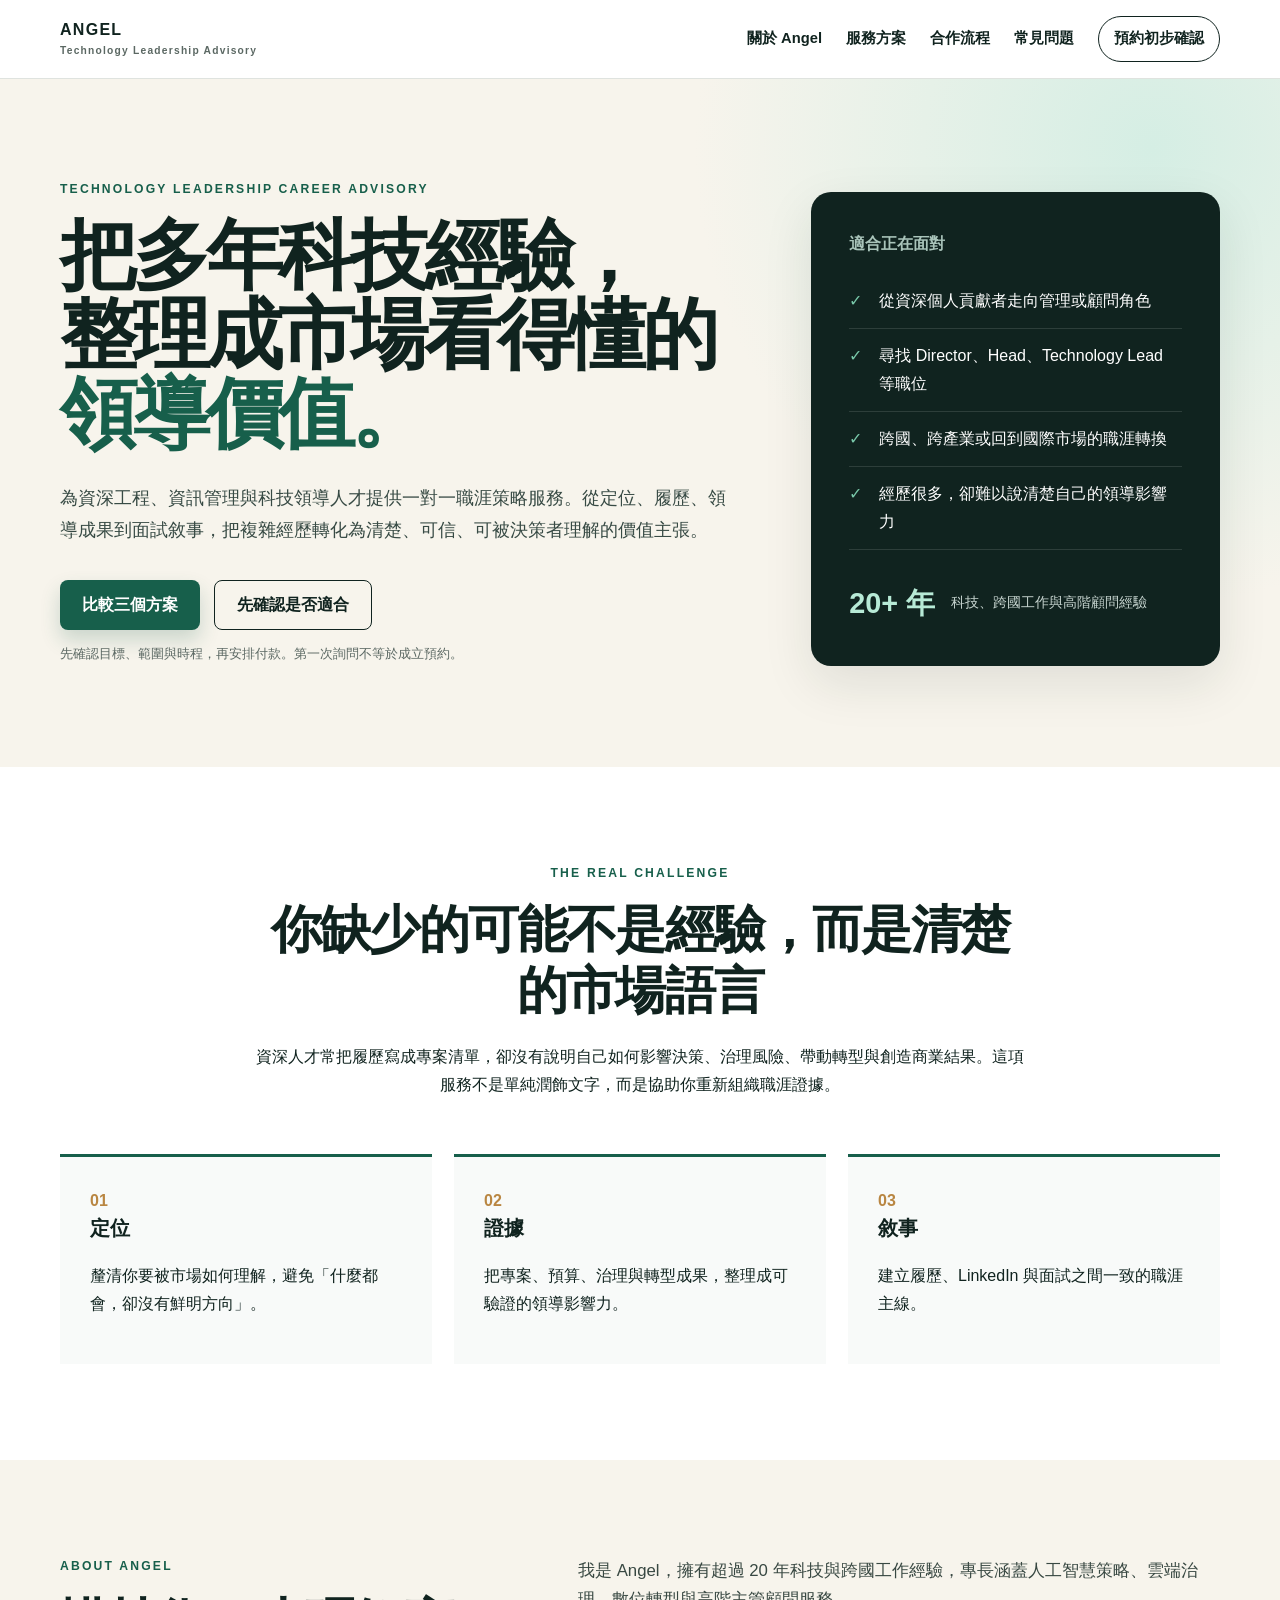
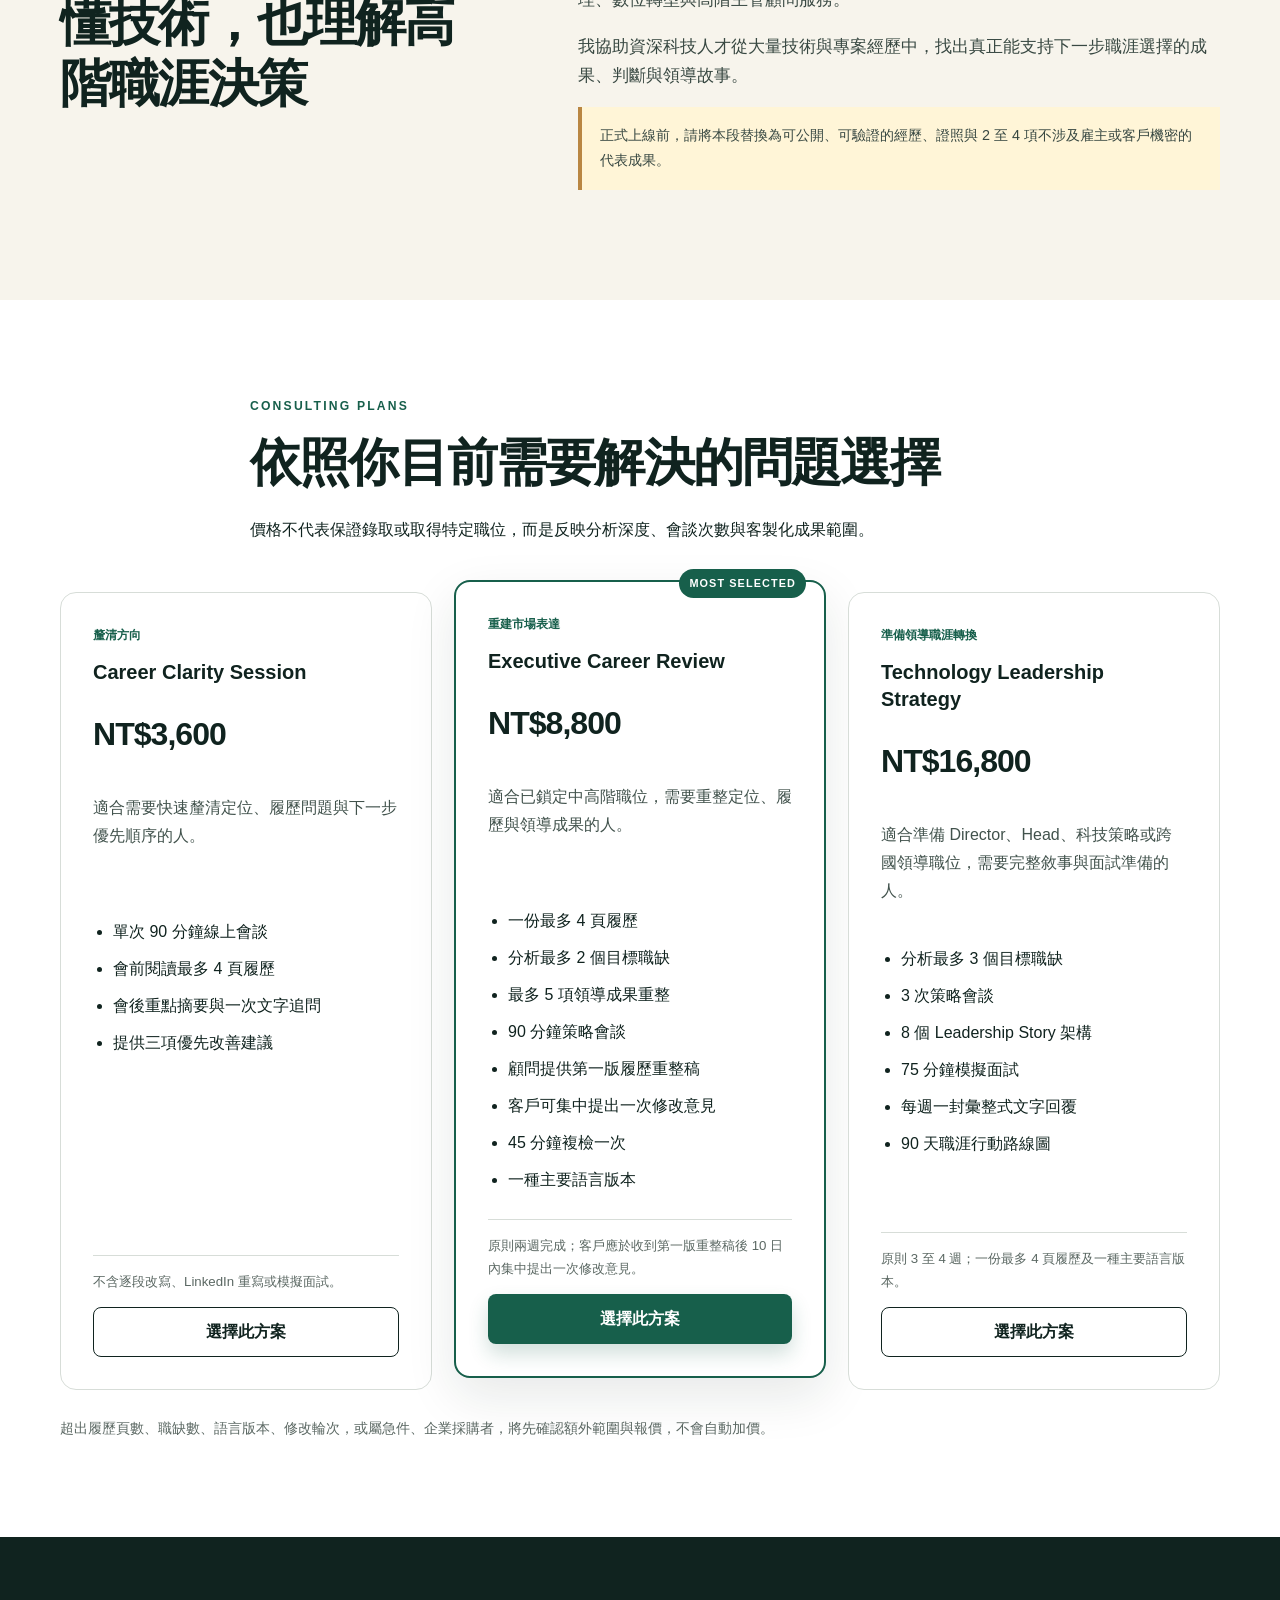
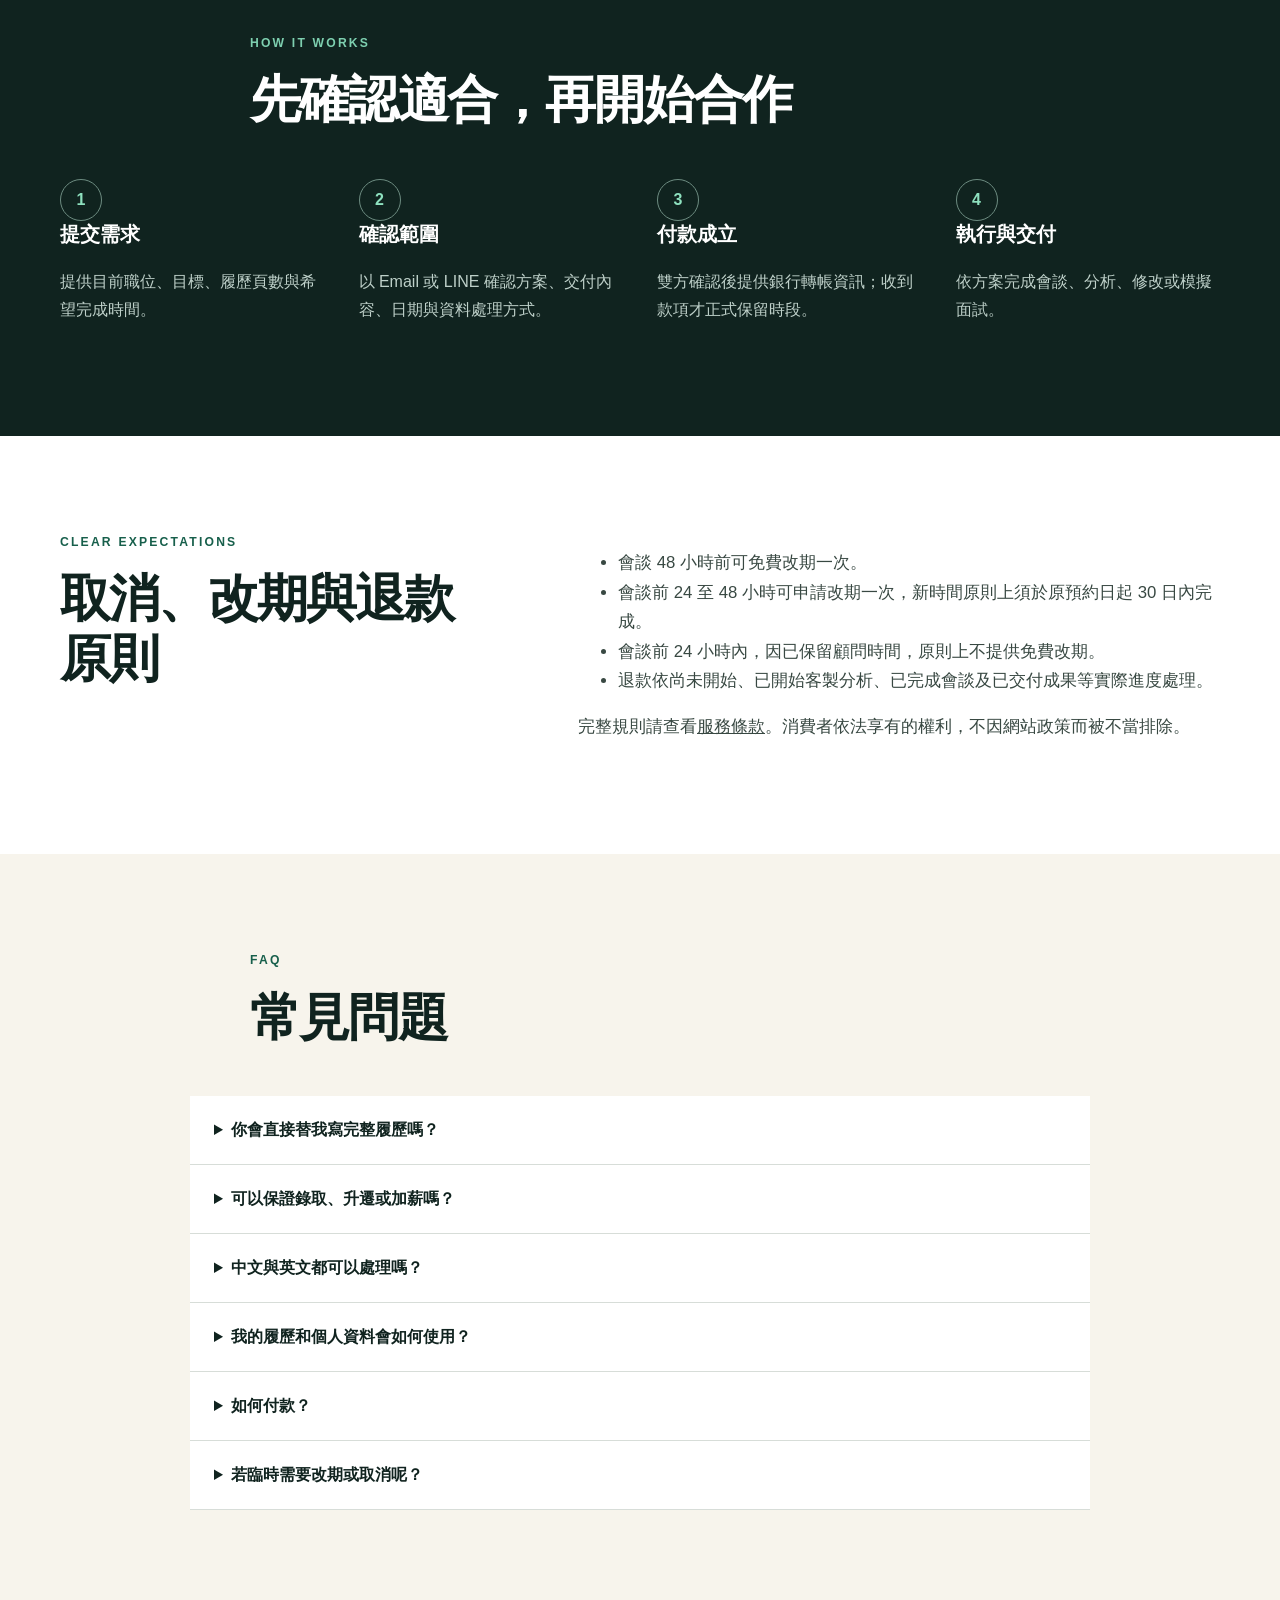
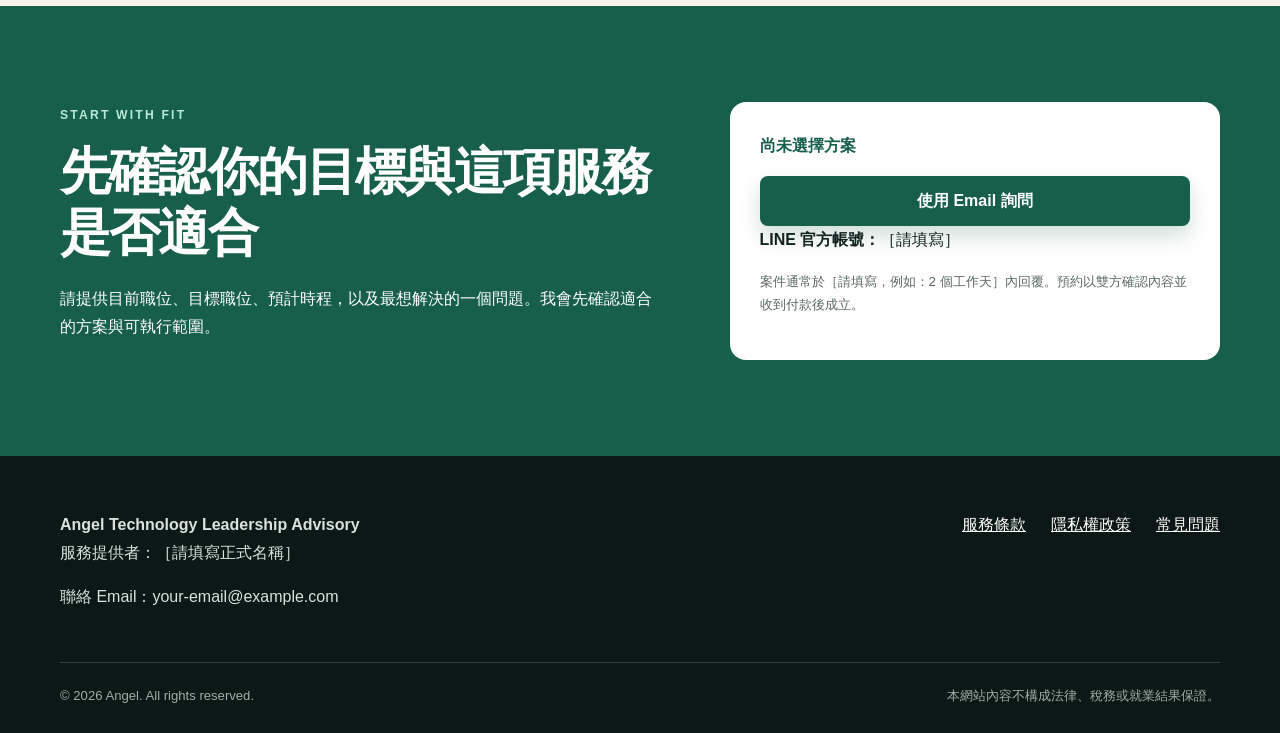
==== index.html @ 2a589414 "Ai created try" ====
<!doctype html>
<html lang="zh-Hant-TW">
<head>
  <meta charset="utf-8">
  <meta name="viewport" content="width=device-width, initial-scale=1">
  <meta name="description" content="協助資深科技工作者把多年經驗，整理成市場看得懂的領導價值。提供科技領導職涯定位、履歷策略與面試敘事顧問服務。">
  <title>Angel｜科技領導職涯策略顧問</title>
  <link rel="stylesheet" href="styles.css">
</head>
<body>
  <a class="skip-link" href="#main">跳至主要內容</a>
  <header class="site-header">
    <div class="container nav-wrap">
      <a class="brand" href="index.html" aria-label="Angel 首頁">ANGEL<span>Technology Leadership Advisory</span></a>
      <button class="menu-button" type="button" aria-expanded="false" aria-controls="site-nav">選單</button>
      <nav id="site-nav" class="site-nav" aria-label="主要導覽">
        <a href="#about">關於 Angel</a><a href="#plans">服務方案</a><a href="#process">合作流程</a><a href="#faq">常見問題</a><a class="nav-cta" href="#contact">預約初步確認</a>
      </nav>
    </div>
  </header>

  <main id="main">
    <section class="hero">
      <div class="container hero-grid">
        <div>
          <p class="eyebrow">TECHNOLOGY LEADERSHIP CAREER ADVISORY</p>
          <h1>把多年科技經驗，<br>整理成市場看得懂的<br><span>領導價值。</span></h1>
          <p class="hero-copy">為資深工程、資訊管理與科技領導人才提供一對一職涯策略服務。從定位、履歷、領導成果到面試敘事，把複雜經歷轉化為清楚、可信、可被決策者理解的價值主張。</p>
          <div class="button-row">
            <a class="button primary" href="#plans">比較三個方案</a>
            <a class="button secondary" href="#contact">先確認是否適合</a>
          </div>
          <p class="microcopy">先確認目標、範圍與時程，再安排付款。第一次詢問不等於成立預約。</p>
        </div>
        <aside class="hero-card" aria-label="適合對象">
          <p class="card-label">適合正在面對</p>
          <ul class="check-list">
            <li>從資深個人貢獻者走向管理或顧問角色</li>
            <li>尋找 Director、Head、Technology Lead 等職位</li>
            <li>跨國、跨產業或回到國際市場的職涯轉換</li>
            <li>經歷很多，卻難以說清楚自己的領導影響力</li>
          </ul>
          <div class="trust-line"><strong>20+ 年</strong><span>科技、跨國工作與高階顧問經驗</span></div>
        </aside>
      </div>
    </section>

    <section class="section problem-section">
      <div class="container narrow centered">
        <p class="eyebrow">THE REAL CHALLENGE</p>
        <h2>你缺少的可能不是經驗，而是清楚的市場語言</h2>
        <p>資深人才常把履歷寫成專案清單，卻沒有說明自己如何影響決策、治理風險、帶動轉型與創造商業結果。這項服務不是單純潤飾文字，而是協助你重新組織職涯證據。</p>
      </div>
      <div class="container value-grid">
        <article><span>01</span><h3>定位</h3><p>釐清你要被市場如何理解，避免「什麼都會，卻沒有鮮明方向」。</p></article>
        <article><span>02</span><h3>證據</h3><p>把專案、預算、治理與轉型成果，整理成可驗證的領導影響力。</p></article>
        <article><span>03</span><h3>敘事</h3><p>建立履歷、LinkedIn 與面試之間一致的職涯主線。</p></article>
      </div>
    </section>

    <section id="about" class="section muted">
      <div class="container two-column">
        <div>
          <p class="eyebrow">ABOUT ANGEL</p>
          <h2>懂技術，也理解高階職涯決策</h2>
        </div>
        <div class="prose">
          <p>我是 Angel，擁有超過 20 年科技與跨國工作經驗，專長涵蓋人工智慧策略、雲端治理、數位轉型與高階主管顧問服務。</p>
          <p>我協助資深科技人才從大量技術與專案經歷中，找出真正能支持下一步職涯選擇的成果、判斷與領導故事。</p>
          <p class="notice">正式上線前，請將本段替換為可公開、可驗證的經歷、證照與 2 至 4 項不涉及雇主或客戶機密的代表成果。</p>
        </div>
      </div>
    </section>

    <section id="plans" class="section">
      <div class="container section-heading">
        <p class="eyebrow">CONSULTING PLANS</p>
        <h2>依照你目前需要解決的問題選擇</h2>
        <p>價格不代表保證錄取或取得特定職位，而是反映分析深度、會談次數與客製化成果範圍。</p>
      </div>
      <div class="container plan-grid">
        <article class="plan-card">
          <p class="plan-kicker">釐清方向</p><h3>Career Clarity Session</h3><p class="price">NT$3,600</p>
          <p class="plan-value">適合需要快速釐清定位、履歷問題與下一步優先順序的人。</p>
          <ul><li>單次 90 分鐘線上會談</li><li>會前閱讀最多 4 頁履歷</li><li>會後重點摘要與一次文字追問</li><li>提供三項優先改善建議</li></ul>
          <p class="exclusion">不含逐段改寫、LinkedIn 重寫或模擬面試。</p>
          <a class="button secondary full plan-select" href="#contact" data-plan="Career Clarity Session｜NT$3,600">選擇此方案</a>
        </article>
        <article class="plan-card featured">
          <p class="badge">MOST SELECTED</p><p class="plan-kicker">重建市場表達</p><h3>Executive Career Review</h3><p class="price">NT$8,800</p>
          <p class="plan-value">適合已鎖定中高階職位，需要重整定位、履歷與領導成果的人。</p>
          <ul><li>一份最多 4 頁履歷</li><li>分析最多 2 個目標職缺</li><li>最多 5 項領導成果重整</li><li>90 分鐘策略會談</li><li>顧問提供第一版履歷重整稿</li><li>客戶可集中提出一次修改意見</li><li>45 分鐘複檢一次</li><li>一種主要語言版本</li></ul>
          <p class="exclusion">原則兩週完成；客戶應於收到第一版重整稿後 10 日內集中提出一次修改意見。</p>
          <a class="button primary full plan-select" href="#contact" data-plan="Executive Career Review｜NT$8,800">選擇此方案</a>
        </article>
        <article class="plan-card">
          <p class="plan-kicker">準備領導職涯轉換</p><h3>Technology Leadership Strategy</h3><p class="price">NT$16,800</p>
          <p class="plan-value">適合準備 Director、Head、科技策略或跨國領導職位，需要完整敘事與面試準備的人。</p>
          <ul><li>分析最多 3 個目標職缺</li><li>3 次策略會談</li><li>8 個 Leadership Story 架構</li><li>75 分鐘模擬面試</li><li>每週一封彙整式文字回覆</li><li>90 天職涯行動路線圖</li></ul>
          <p class="exclusion">原則 3 至 4 週；一份最多 4 頁履歷及一種主要語言版本。</p>
          <a class="button secondary full plan-select" href="#contact" data-plan="Technology Leadership Strategy｜NT$16,800">選擇此方案</a>
        </article>
      </div>
      <p class="container scope-note">超出履歷頁數、職缺數、語言版本、修改輪次，或屬急件、企業採購者，將先確認額外範圍與報價，不會自動加價。</p>
    </section>

    <section id="process" class="section dark">
      <div class="container section-heading"><p class="eyebrow">HOW IT WORKS</p><h2>先確認適合，再開始合作</h2></div>
      <div class="container steps">
        <article><strong>1</strong><h3>提交需求</h3><p>提供目前職位、目標、履歷頁數與希望完成時間。</p></article>
        <article><strong>2</strong><h3>確認範圍</h3><p>以 Email 或 LINE 確認方案、交付內容、日期與資料處理方式。</p></article>
        <article><strong>3</strong><h3>付款成立</h3><p>雙方確認後提供銀行轉帳資訊；收到款項才正式保留時段。</p></article>
        <article><strong>4</strong><h3>執行與交付</h3><p>依方案完成會談、分析、修改或模擬面試。</p></article>
      </div>
    </section>

    <section class="section policy-preview">
      <div class="container two-column">
        <div><p class="eyebrow">CLEAR EXPECTATIONS</p><h2>取消、改期與退款原則</h2></div>
        <div class="prose">
          <ul><li>會談 48 小時前可免費改期一次。</li><li>會談前 24 至 48 小時可申請改期一次，新時間原則上須於原預約日起 30 日內完成。</li><li>會談前 24 小時內，因已保留顧問時間，原則上不提供免費改期。</li><li>退款依尚未開始、已開始客製分析、已完成會談及已交付成果等實際進度處理。</li></ul>
          <p>完整規則請查看<a href="terms.html#cancellation">服務條款</a>。消費者依法享有的權利，不因網站政策而被不當排除。</p>
        </div>
      </div>
    </section>

    <section id="faq" class="section muted">
      <div class="container section-heading"><p class="eyebrow">FAQ</p><h2>常見問題</h2></div>
      <div class="container faq-list">
        <details><summary>你會直接替我寫完整履歷嗎？</summary><p>依方案而定。Career Clarity Session 以診斷與方向建議為主；Executive Career Review 與 Technology Leadership Strategy 會在約定範圍內重整定位、成果與表達方式。實際交付格式會在付款前確認。</p></details>
        <details><summary>可以保證錄取、升遷或加薪嗎？</summary><p>不保證。服務提供策略、分析與準備，但實際結果仍受職缺、公司決策、面試表現與市場狀況影響。</p></details>
        <details><summary>中文與英文都可以處理嗎？</summary><p>每一方案原則包含一種主要語言版本。雙語版本、翻譯或額外語言校訂需先確認範圍與報價。</p></details>
        <details><summary>我的履歷和個人資料會如何使用？</summary><p>僅在提供服務、聯絡、付款與依法保存紀錄所需範圍內使用。若使用人工智慧或第三方雲端工具，會依實際工具及告知內容處理。詳見<a href="privacy.html">隱私權政策</a>。</p></details>
        <details><summary>如何付款？</summary><p>目前規劃以台灣銀行轉帳為主。雙方確認服務範圍後，才透過正式 Email 或 LINE 提供匯款資料。請勿在未確認前自行付款。</p></details>
        <details><summary>若臨時需要改期或取消呢？</summary><p>請儘早以 Email 提出。改期、未出席和退款會依通知時間與客製化工作進度處理，詳見服務條款。</p></details>
      </div>
    </section>

    <section id="contact" class="section contact-section">
      <div class="container contact-card">
        <div><p class="eyebrow">START WITH FIT</p><h2>先確認你的目標與這項服務是否適合</h2><p>請提供目前職位、目標職位、預計時程，以及最想解決的一個問題。我會先確認適合的方案與可執行範圍。</p></div>
        <div class="contact-actions">
          <p id="selected-plan" class="selected-plan" aria-live="polite">尚未選擇方案</p>
          <a id="email-cta" class="button primary full" href="mailto:your-email@example.com?subject=職涯顧問服務初步詢問">使用 Email 詢問</a>
          <p><strong>LINE 官方帳號：</strong>［請填寫］</p>
          <p class="microcopy">案件通常於［請填寫，例如：2 個工作天］內回覆。預約以雙方確認內容並收到付款後成立。</p>
        </div>
      </div>
    </section>
  </main>

  <footer class="site-footer">
    <div class="container footer-grid">
      <div><strong>Angel Technology Leadership Advisory</strong><p>服務提供者：［請填寫正式名稱］</p><p>聯絡 Email：your-email@example.com</p></div>
      <nav aria-label="頁尾導覽"><a href="terms.html">服務條款</a><a href="privacy.html">隱私權政策</a><a href="#faq">常見問題</a></nav>
    </div>
    <div class="container footer-bottom"><span>© <span id="year"></span> Angel. All rights reserved.</span><span>本網站內容不構成法律、稅務或就業結果保證。</span></div>
  </footer>
  <script src="script.js"></script>
</body>
</html>
---- styles.css ----
:root{--ink:#10231f;--green:#175f4b;--mint:#dff2e9;--cream:#f7f4ec;--white:#fff;--line:#d7ddd8;--muted:#5b6863;--gold:#b98642;--shadow:0 18px 50px rgba(16,35,31,.10)}*{box-sizing:border-box}html{scroll-behavior:smooth}body{margin:0;color:var(--ink);background:var(--white);font-family:-apple-system,BlinkMacSystemFont,"Segoe UI","Noto Sans TC",sans-serif;line-height:1.75}a{color:inherit}h1,h2,h3,p{margin-top:0}h1{font-size:clamp(2.7rem,6vw,5.6rem);line-height:1.03;letter-spacing:-.055em;margin-bottom:28px}h1 span{color:var(--green)}h2{font-size:clamp(2rem,4vw,3.4rem);line-height:1.18;letter-spacing:-.035em;margin-bottom:22px}h3{font-size:1.25rem;line-height:1.35}.container{width:min(1160px,calc(100% - 40px));margin:auto}.narrow{max-width:780px}.centered{text-align:center}.skip-link{position:absolute;left:-9999px}.skip-link:focus{left:20px;top:20px;z-index:99;background:white;padding:10px}.site-header{position:sticky;top:0;z-index:20;background:rgba(255,255,255,.94);backdrop-filter:blur(12px);border-bottom:1px solid rgba(215,221,216,.8)}.nav-wrap{min-height:78px;display:flex;align-items:center;justify-content:space-between;gap:24px}.brand{text-decoration:none;font-weight:850;letter-spacing:.08em;line-height:1}.brand span{display:block;font-size:.64rem;font-weight:650;color:var(--muted);letter-spacing:.12em;margin-top:8px}.site-nav{display:flex;align-items:center;gap:24px}.site-nav a{text-decoration:none;font-size:.92rem;font-weight:650}.nav-cta{border:1px solid var(--ink);padding:9px 15px;border-radius:999px}.menu-button{display:none;background:none;border:1px solid var(--line);border-radius:8px;padding:8px 12px}.hero{background:radial-gradient(circle at 90% 10%,#d5eee4 0,transparent 35%),var(--cream);padding:100px 0 88px}.hero-grid{display:grid;grid-template-columns:1.25fr .75fr;gap:70px;align-items:center}.hero-copy{font-size:1.15rem;color:#374a44;max-width:720px}.eyebrow{font-size:.76rem;letter-spacing:.18em;font-weight:850;color:var(--green);margin-bottom:16px}.button-row{display:flex;gap:14px;margin:34px 0 12px;flex-wrap:wrap}.button{display:inline-flex;align-items:center;justify-content:center;min-height:50px;padding:0 22px;border-radius:8px;text-decoration:none;font-weight:750;transition:.2s}.button:hover{transform:translateY(-2px)}.primary{background:var(--green);color:white;box-shadow:0 10px 20px rgba(23,95,75,.2)}.secondary{border:1px solid var(--ink);background:transparent}.full{width:100%}.microcopy{font-size:.84rem;color:var(--muted)}.hero-card{background:var(--ink);color:white;padding:38px;border-radius:20px;box-shadow:var(--shadow)}.card-label{color:#a9c4ba;font-weight:750}.check-list{padding:0;list-style:none}.check-list li{padding:13px 0 13px 30px;border-bottom:1px solid rgba(255,255,255,.12);position:relative}.check-list li:before{content:"✓";position:absolute;left:0;color:#79c9aa}.trust-line{margin-top:28px;display:flex;align-items:center;gap:16px}.trust-line strong{font-size:1.8rem;color:#b7ead6}.trust-line span{font-size:.85rem;color:#c7d5d0}.section{padding:96px 0}.muted{background:var(--cream)}.section-heading{max-width:780px;margin-bottom:48px}.value-grid{display:grid;grid-template-columns:repeat(3,1fr);gap:22px;margin-top:55px}.value-grid article{padding:30px;border-top:3px solid var(--green);background:#f8faf9}.value-grid span{color:var(--gold);font-weight:850}.two-column{display:grid;grid-template-columns:.8fr 1.2fr;gap:90px}.prose{font-size:1.05rem;color:#384842}.notice{background:#fff5d7;border-left:4px solid var(--gold);padding:16px 18px;font-size:.9rem}.plan-grid{display:grid;grid-template-columns:repeat(3,1fr);gap:22px;align-items:stretch}.plan-card{position:relative;border:1px solid var(--line);border-radius:16px;padding:32px;display:flex;flex-direction:column;background:white}.plan-card.featured{border:2px solid var(--green);box-shadow:var(--shadow);transform:translateY(-12px)}.badge{position:absolute;right:18px;top:-13px;background:var(--green);color:white;padding:5px 10px;border-radius:99px;font-size:.68rem;font-weight:850;letter-spacing:.1em}.plan-kicker{font-size:.78rem;color:var(--green);font-weight:800}.price{font-size:2rem;font-weight:850;letter-spacing:-.03em}.plan-value{min-height:92px;color:#41524c}.plan-card ul{padding-left:20px;flex:1}.plan-card li{margin-bottom:9px}.exclusion{font-size:.83rem;color:var(--muted);border-top:1px solid var(--line);padding-top:14px}.scope-note{margin-top:26px;font-size:.9rem;color:var(--muted)}.dark{background:var(--ink);color:white}.dark .eyebrow{color:#7ed0b0}.steps{display:grid;grid-template-columns:repeat(4,1fr);gap:34px}.steps strong{display:inline-grid;place-items:center;width:42px;height:42px;border:1px solid #6d8c81;border-radius:50%;color:#8ee1bf}.steps p{color:#bed0c9}.faq-list{max-width:900px}.faq-list details{background:white;border-bottom:1px solid var(--line);padding:20px 24px}.faq-list summary{font-weight:780;cursor:pointer}.faq-list p{margin:14px 0 0;color:#45564f}.contact-section{background:var(--green);color:white}.contact-card{display:grid;grid-template-columns:1.1fr .9fr;gap:70px;align-items:center}.contact-section .eyebrow{color:#b9ead7}.contact-actions{background:white;color:var(--ink);padding:30px;border-radius:16px}.selected-plan{font-weight:800;color:var(--green)}.site-footer{background:#0b1815;color:#d8e3df;padding:55px 0 25px}.footer-grid{display:flex;justify-content:space-between;gap:40px}.footer-grid nav{display:flex;gap:25px}.footer-grid a{color:white}.footer-bottom{border-top:1px solid #30413b;margin-top:35px;padding-top:22px;display:flex;justify-content:space-between;gap:20px;font-size:.82rem;color:#9eb0a9}.legal-page{padding:70px 0}.legal-layout{display:grid;grid-template-columns:230px minmax(0,780px);gap:70px;align-items:start}.legal-nav{position:sticky;top:110px;display:flex;flex-direction:column;gap:10px}.legal-nav a{text-decoration:none;color:var(--muted)}.legal-content h1{font-size:3.4rem}.legal-content h2{font-size:1.7rem;margin-top:46px;border-top:1px solid var(--line);padding-top:28px}.legal-content h3{margin-top:28px}.legal-content li{margin-bottom:8px}.updated{color:var(--muted)}
@media(max-width:900px){.menu-button{display:block}.site-nav:not(.always-visible){display:none;position:absolute;top:78px;left:0;right:0;background:white;padding:20px;flex-direction:column;border-bottom:1px solid var(--line)}.site-nav.open{display:flex!important}.always-visible{gap:12px}.hero-grid,.two-column,.contact-card,.legal-layout{grid-template-columns:1fr}.hero{padding-top:70px}.value-grid,.plan-grid{grid-template-columns:1fr}.plan-card.featured{transform:none}.steps{grid-template-columns:1fr 1fr}.legal-nav{position:static;display:none}.plan-value{min-height:0}}@media(max-width:580px){.container{width:min(100% - 28px,1160px)}.site-header .always-visible a:not(.nav-cta){display:none}.hero{padding:55px 0}.section{padding:70px 0}.steps{grid-template-columns:1fr}.footer-grid,.footer-bottom{flex-direction:column}.footer-grid nav{flex-direction:column;gap:8px}.hero-card{padding:26px}h1{font-size:2.65rem}}
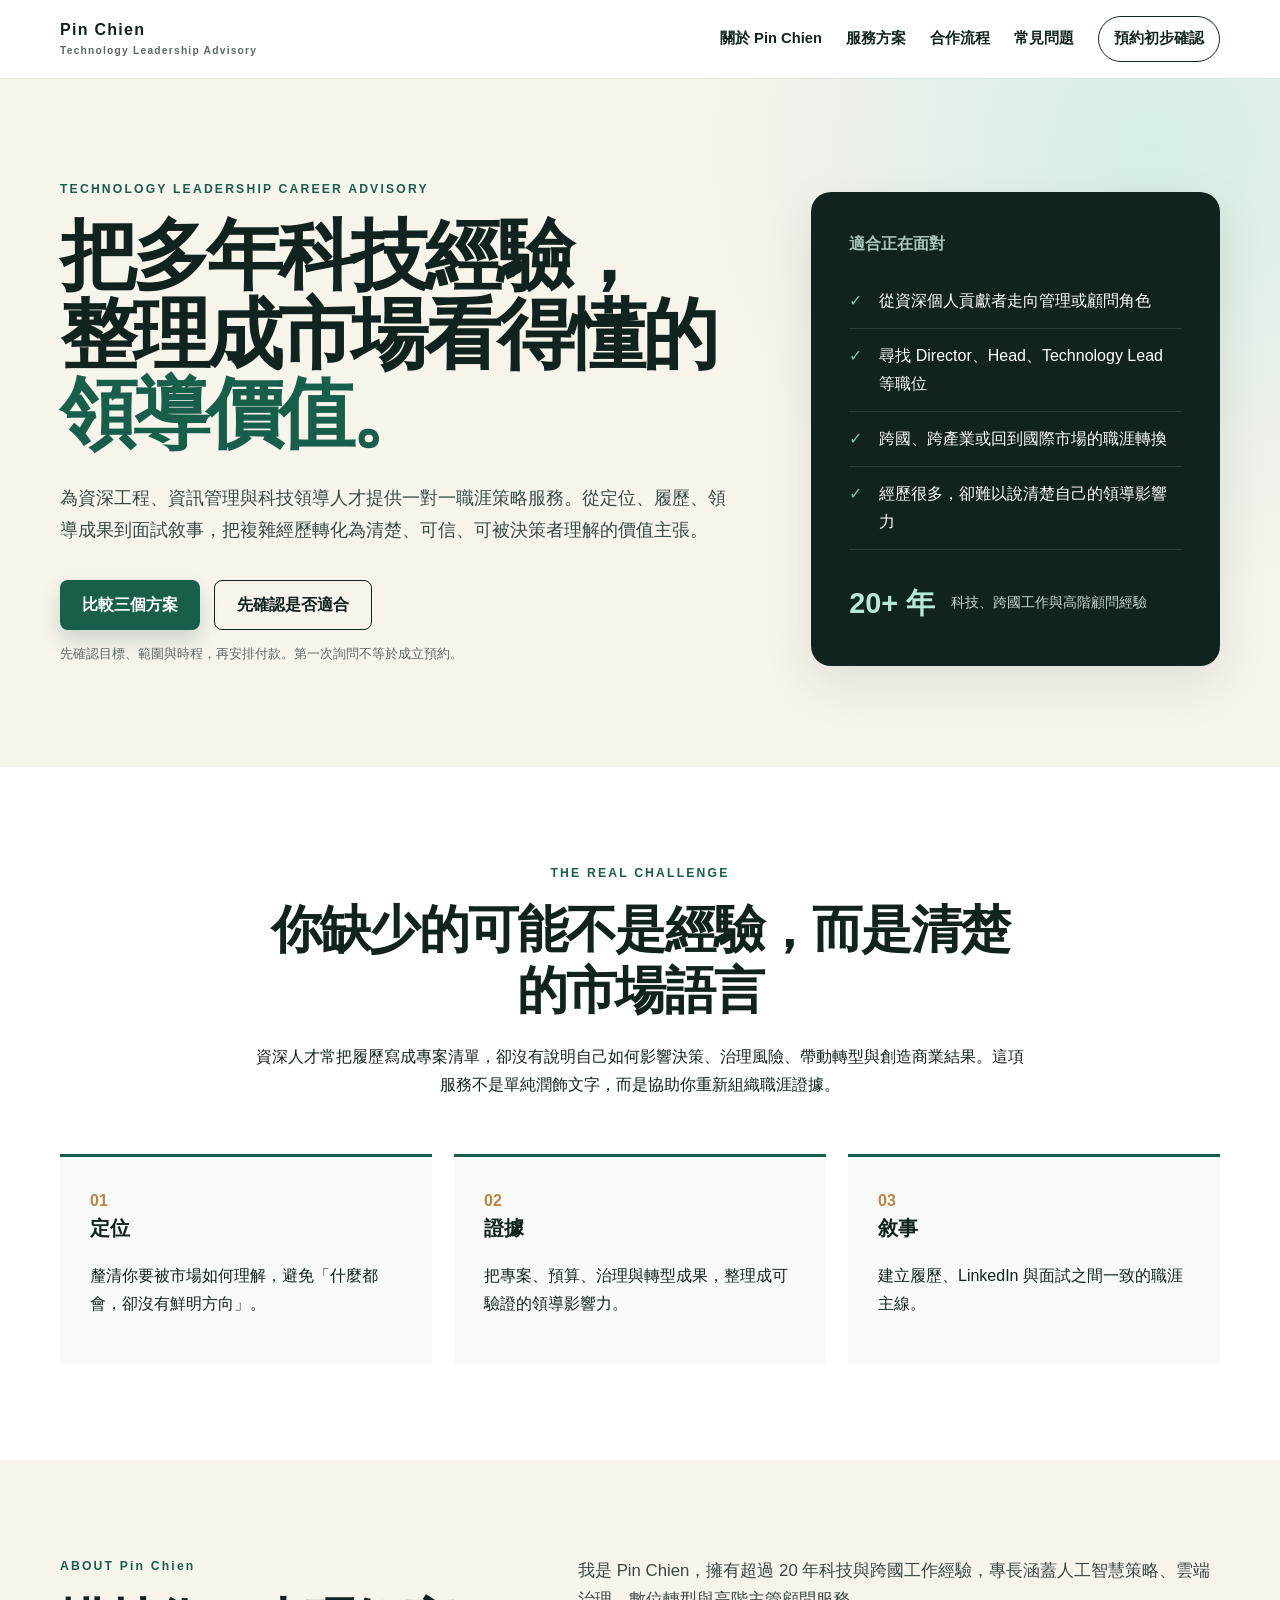
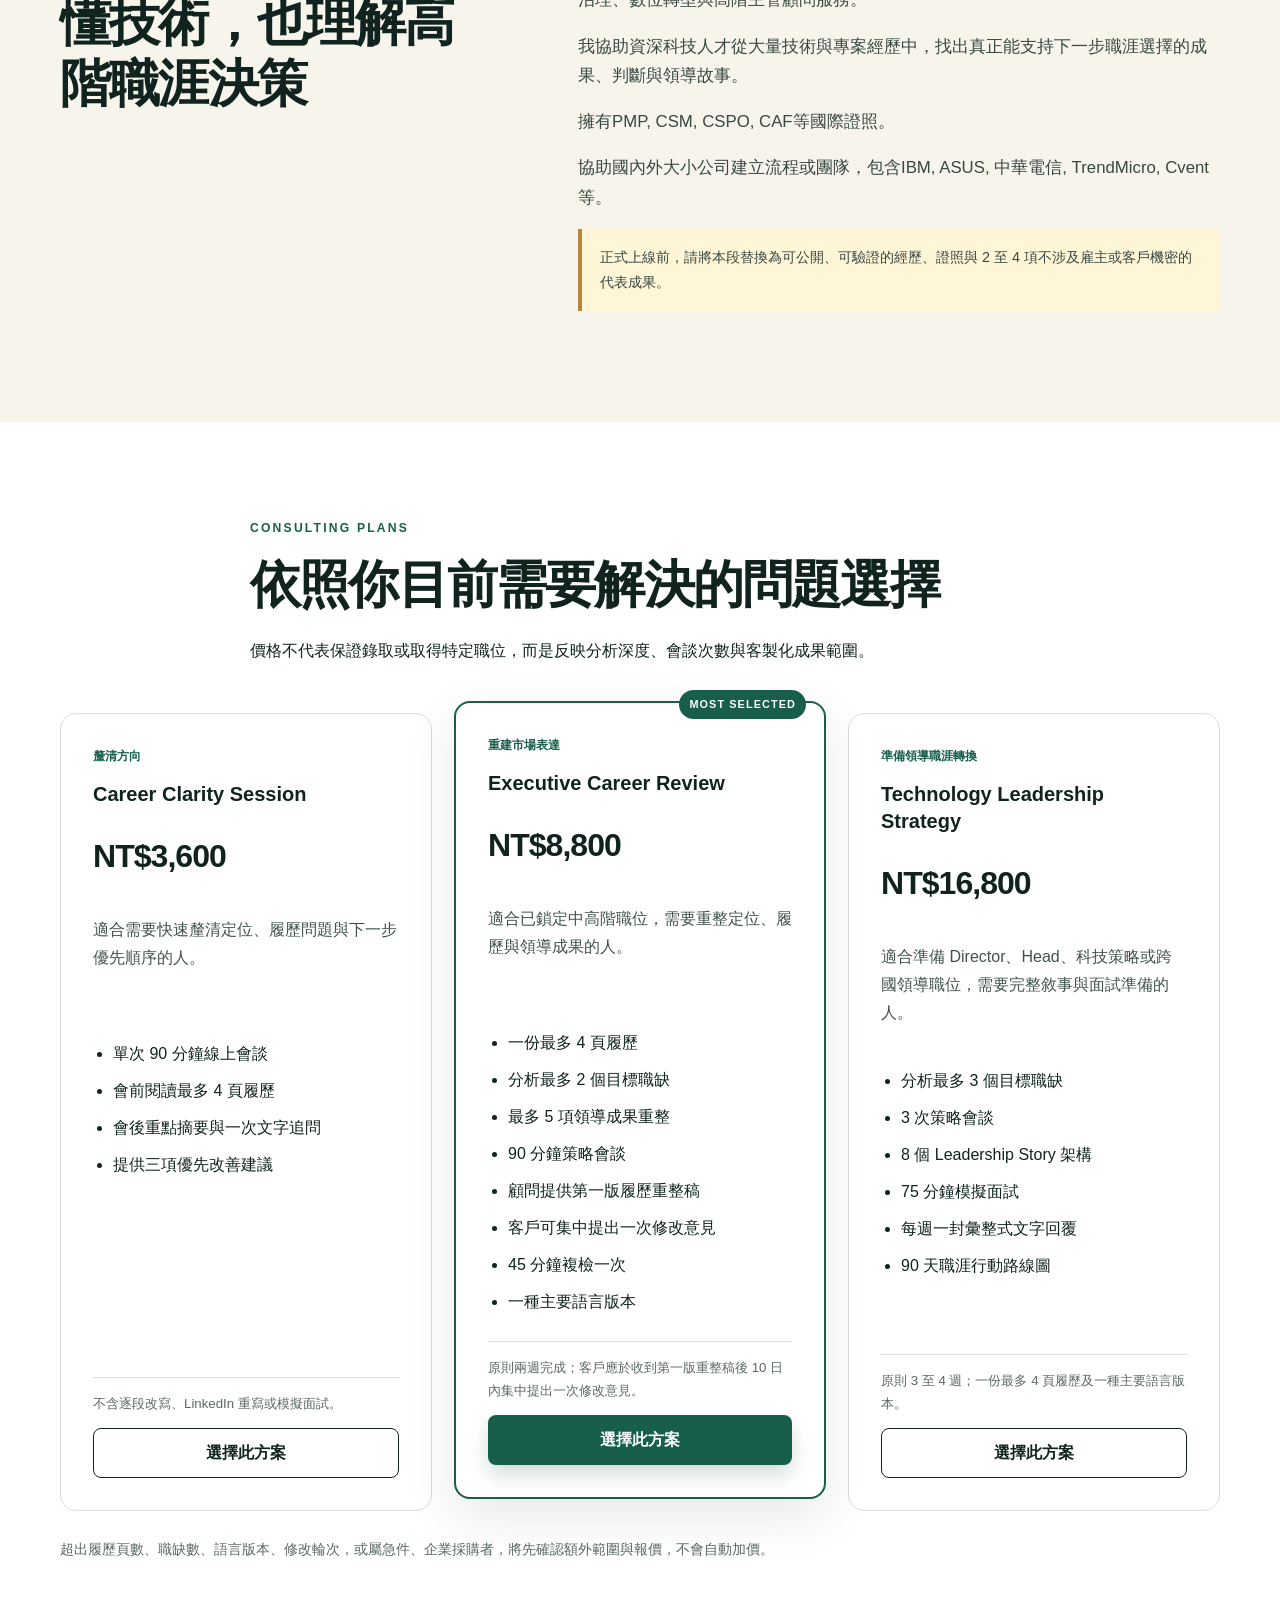
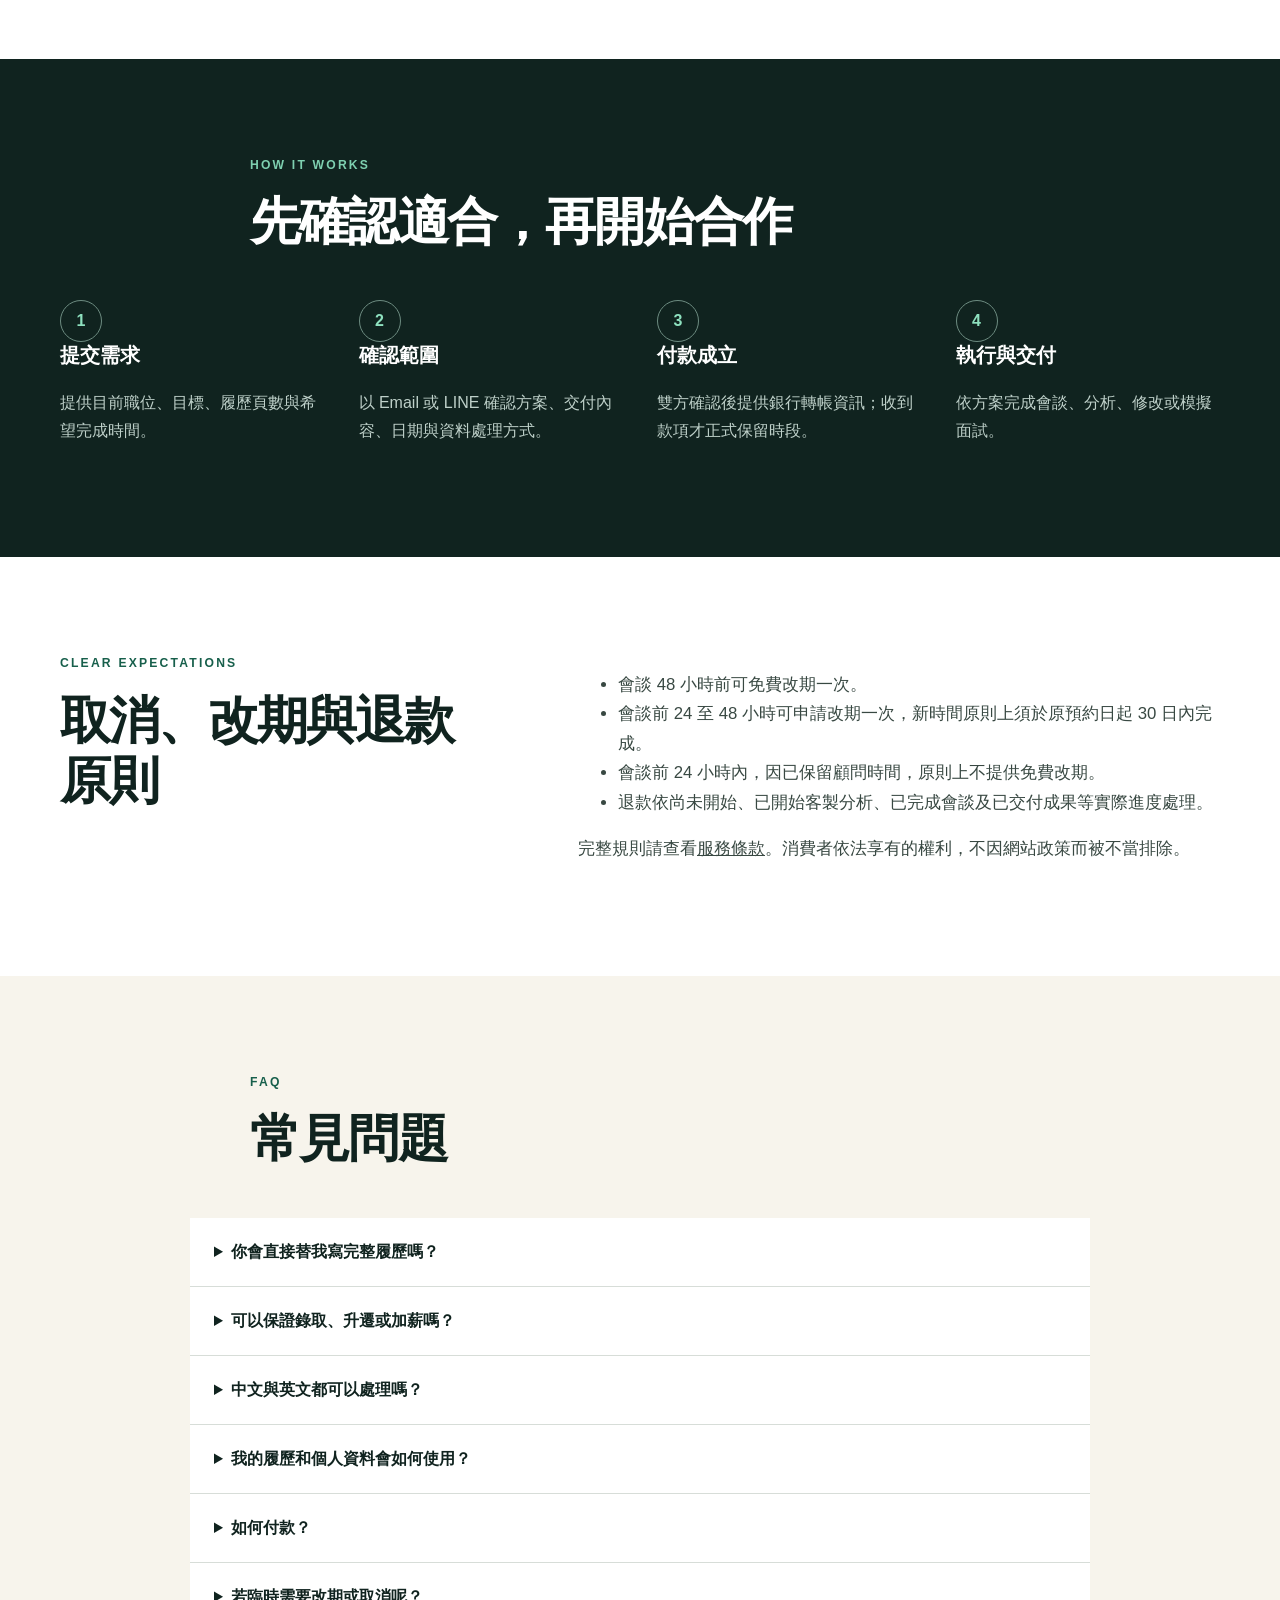
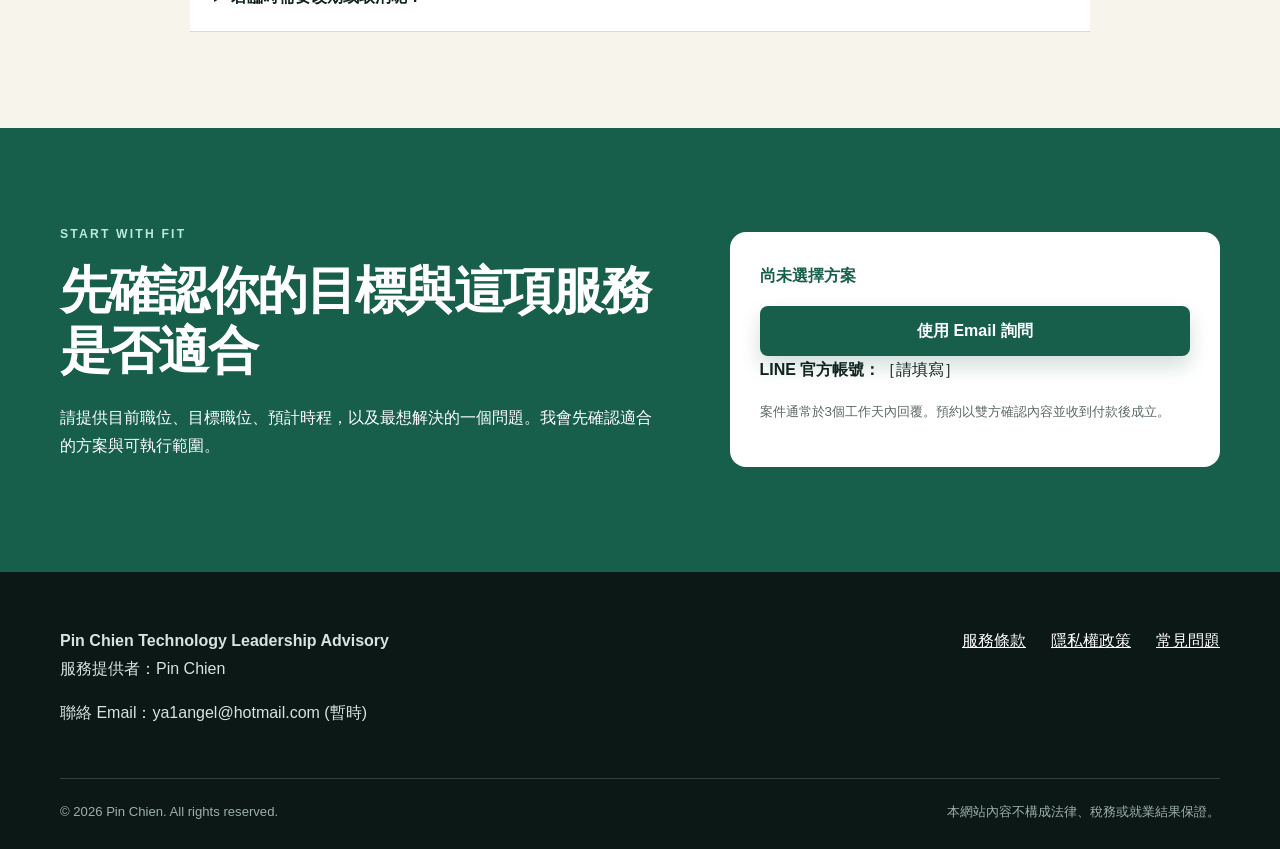
==== commit 68ef10a9: "Update index.html 修改顯示文字和補充證照" ====
--- a/index.html
+++ b/index.html
@@ -4,17 +4,17 @@
   <meta charset="utf-8">
   <meta name="viewport" content="width=device-width, initial-scale=1">
   <meta name="description" content="協助資深科技工作者把多年經驗，整理成市場看得懂的領導價值。提供科技領導職涯定位、履歷策略與面試敘事顧問服務。">
-  <title>Angel｜科技領導職涯策略顧問</title>
+  <title>Pin Chien｜科技領導職涯策略顧問</title>
   <link rel="stylesheet" href="styles.css">
 </head>
 <body>
   <a class="skip-link" href="#main">跳至主要內容</a>
   <header class="site-header">
     <div class="container nav-wrap">
-      <a class="brand" href="index.html" aria-label="Angel 首頁">ANGEL<span>Technology Leadership Advisory</span></a>
+      <a class="brand" href="index.html" aria-label="Pin Chien 首頁">Pin Chien<span>Technology Leadership Advisory</span></a>
       <button class="menu-button" type="button" aria-expanded="false" aria-controls="site-nav">選單</button>
       <nav id="site-nav" class="site-nav" aria-label="主要導覽">
-        <a href="#about">關於 Angel</a><a href="#plans">服務方案</a><a href="#process">合作流程</a><a href="#faq">常見問題</a><a class="nav-cta" href="#contact">預約初步確認</a>
+        <a href="#about">關於 Pin Chien</a><a href="#plans">服務方案</a><a href="#process">合作流程</a><a href="#faq">常見問題</a><a class="nav-cta" href="#contact">預約初步確認</a>
       </nav>
     </div>
   </header>
@@ -61,12 +61,14 @@
     <section id="about" class="section muted">
       <div class="container two-column">
         <div>
-          <p class="eyebrow">ABOUT ANGEL</p>
+          <p class="eyebrow">ABOUT Pin Chien</p>
           <h2>懂技術，也理解高階職涯決策</h2>
         </div>
         <div class="prose">
-          <p>我是 Angel，擁有超過 20 年科技與跨國工作經驗，專長涵蓋人工智慧策略、雲端治理、數位轉型與高階主管顧問服務。</p>
+          <p>我是 Pin Chien，擁有超過 20 年科技與跨國工作經驗，專長涵蓋人工智慧策略、雲端治理、數位轉型與高階主管顧問服務。</p>
           <p>我協助資深科技人才從大量技術與專案經歷中，找出真正能支持下一步職涯選擇的成果、判斷與領導故事。</p>
+          <p>擁有PMP, CSM, CSPO, CAF等國際證照。</p>
+          <p>協助國內外大小公司建立流程或團隊，包含IBM, ASUS, 中華電信, TrendMicro, Cvent等。</p>
           <p class="notice">正式上線前，請將本段替換為可公開、可驗證的經歷、證照與 2 至 4 項不涉及雇主或客戶機密的代表成果。</p>
         </div>
       </div>
@@ -141,9 +143,9 @@
         <div><p class="eyebrow">START WITH FIT</p><h2>先確認你的目標與這項服務是否適合</h2><p>請提供目前職位、目標職位、預計時程，以及最想解決的一個問題。我會先確認適合的方案與可執行範圍。</p></div>
         <div class="contact-actions">
           <p id="selected-plan" class="selected-plan" aria-live="polite">尚未選擇方案</p>
-          <a id="email-cta" class="button primary full" href="mailto:your-email@example.com?subject=職涯顧問服務初步詢問">使用 Email 詢問</a>
+          <a id="email-cta" class="button primary full" href="mailto:ya1angel@hotmail.com?subject=職涯顧問服務初步詢問">使用 Email 詢問</a>
           <p><strong>LINE 官方帳號：</strong>［請填寫］</p>
-          <p class="microcopy">案件通常於［請填寫，例如：2 個工作天］內回覆。預約以雙方確認內容並收到付款後成立。</p>
+          <p class="microcopy">案件通常於3個工作天內回覆。預約以雙方確認內容並收到付款後成立。</p>
         </div>
       </div>
     </section>
@@ -151,11 +153,11 @@
 
   <footer class="site-footer">
     <div class="container footer-grid">
-      <div><strong>Angel Technology Leadership Advisory</strong><p>服務提供者：［請填寫正式名稱］</p><p>聯絡 Email：your-email@example.com</p></div>
+      <div><strong>Pin Chien Technology Leadership Advisory</strong><p>服務提供者：Pin Chien </p><p>聯絡 Email：ya1angel@hotmail.com (暫時) </p></div>
       <nav aria-label="頁尾導覽"><a href="terms.html">服務條款</a><a href="privacy.html">隱私權政策</a><a href="#faq">常見問題</a></nav>
     </div>
-    <div class="container footer-bottom"><span>© <span id="year"></span> Angel. All rights reserved.</span><span>本網站內容不構成法律、稅務或就業結果保證。</span></div>
+    <div class="container footer-bottom"><span>© <span id="year"></span> Pin Chien. All rights reserved.</span><span>本網站內容不構成法律、稅務或就業結果保證。</span></div>
   </footer>
   <script src="script.js"></script>
 </body>
-</html>+</html>
